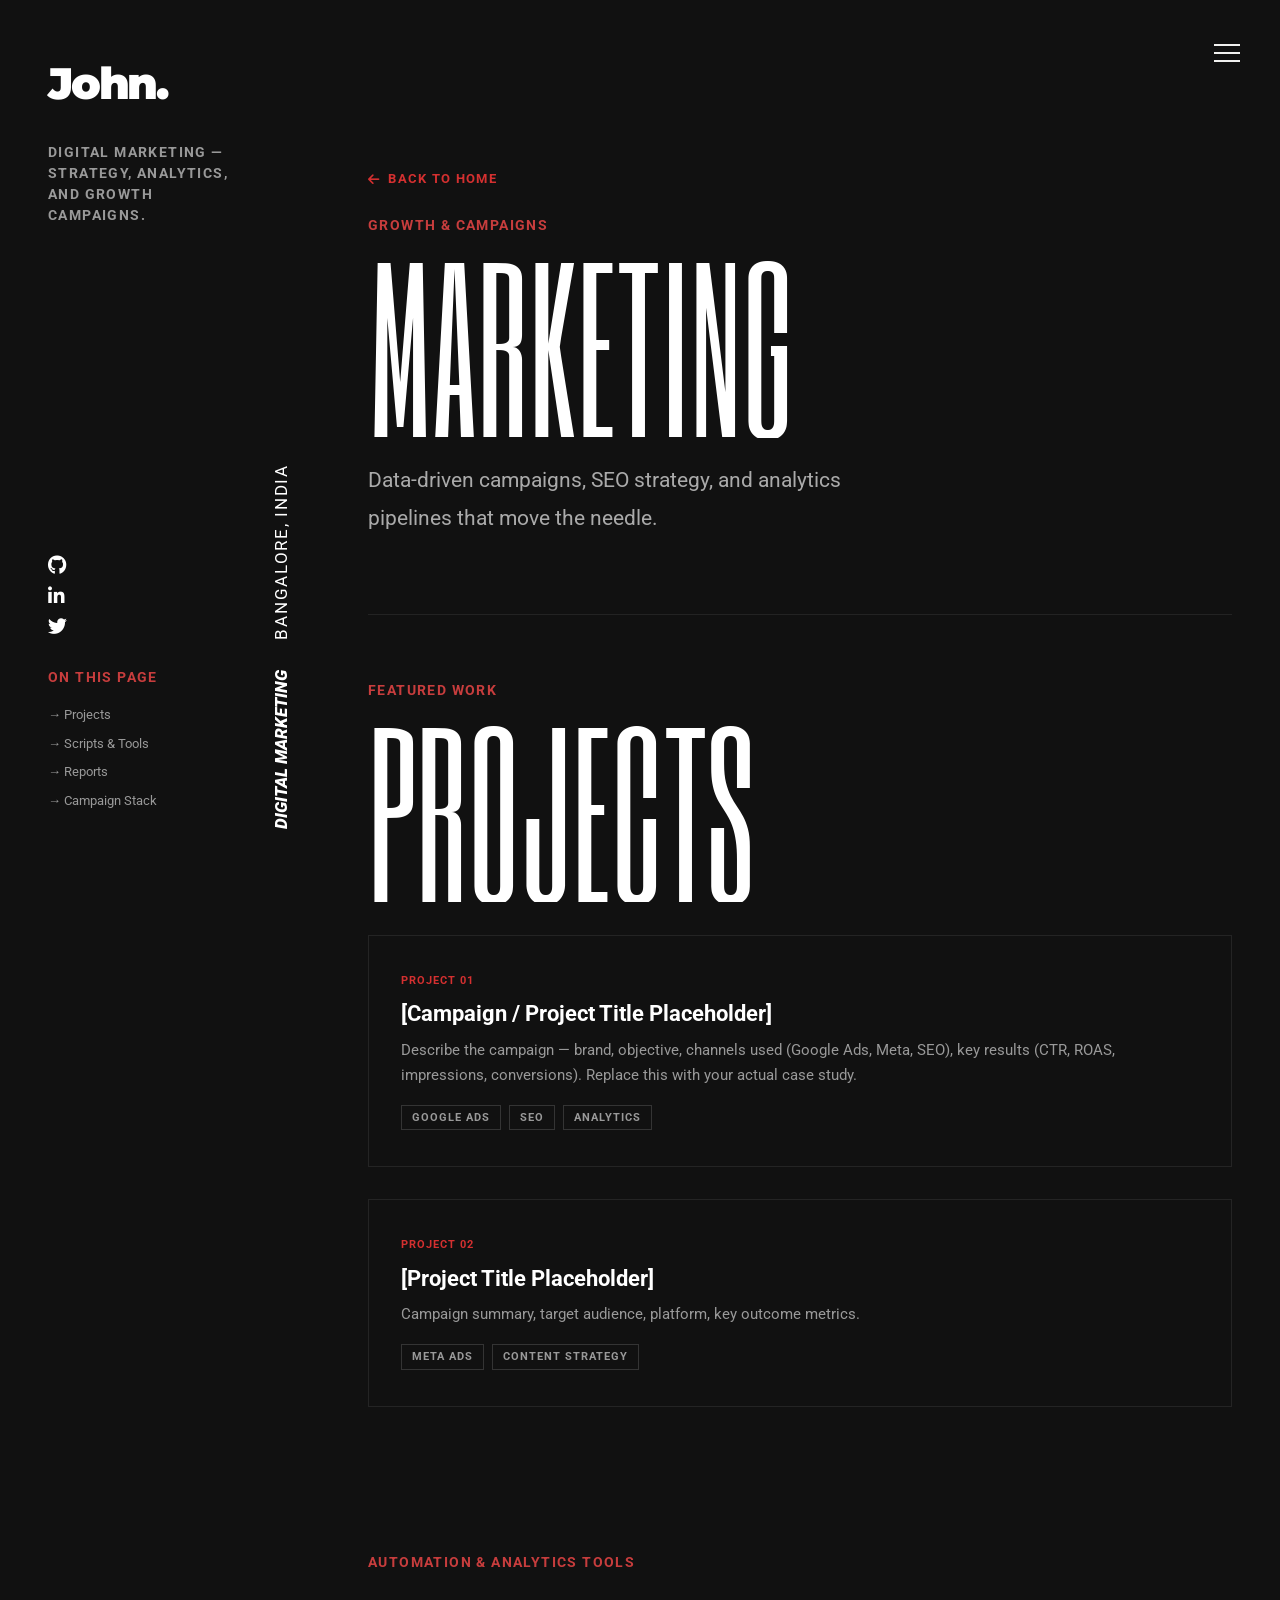
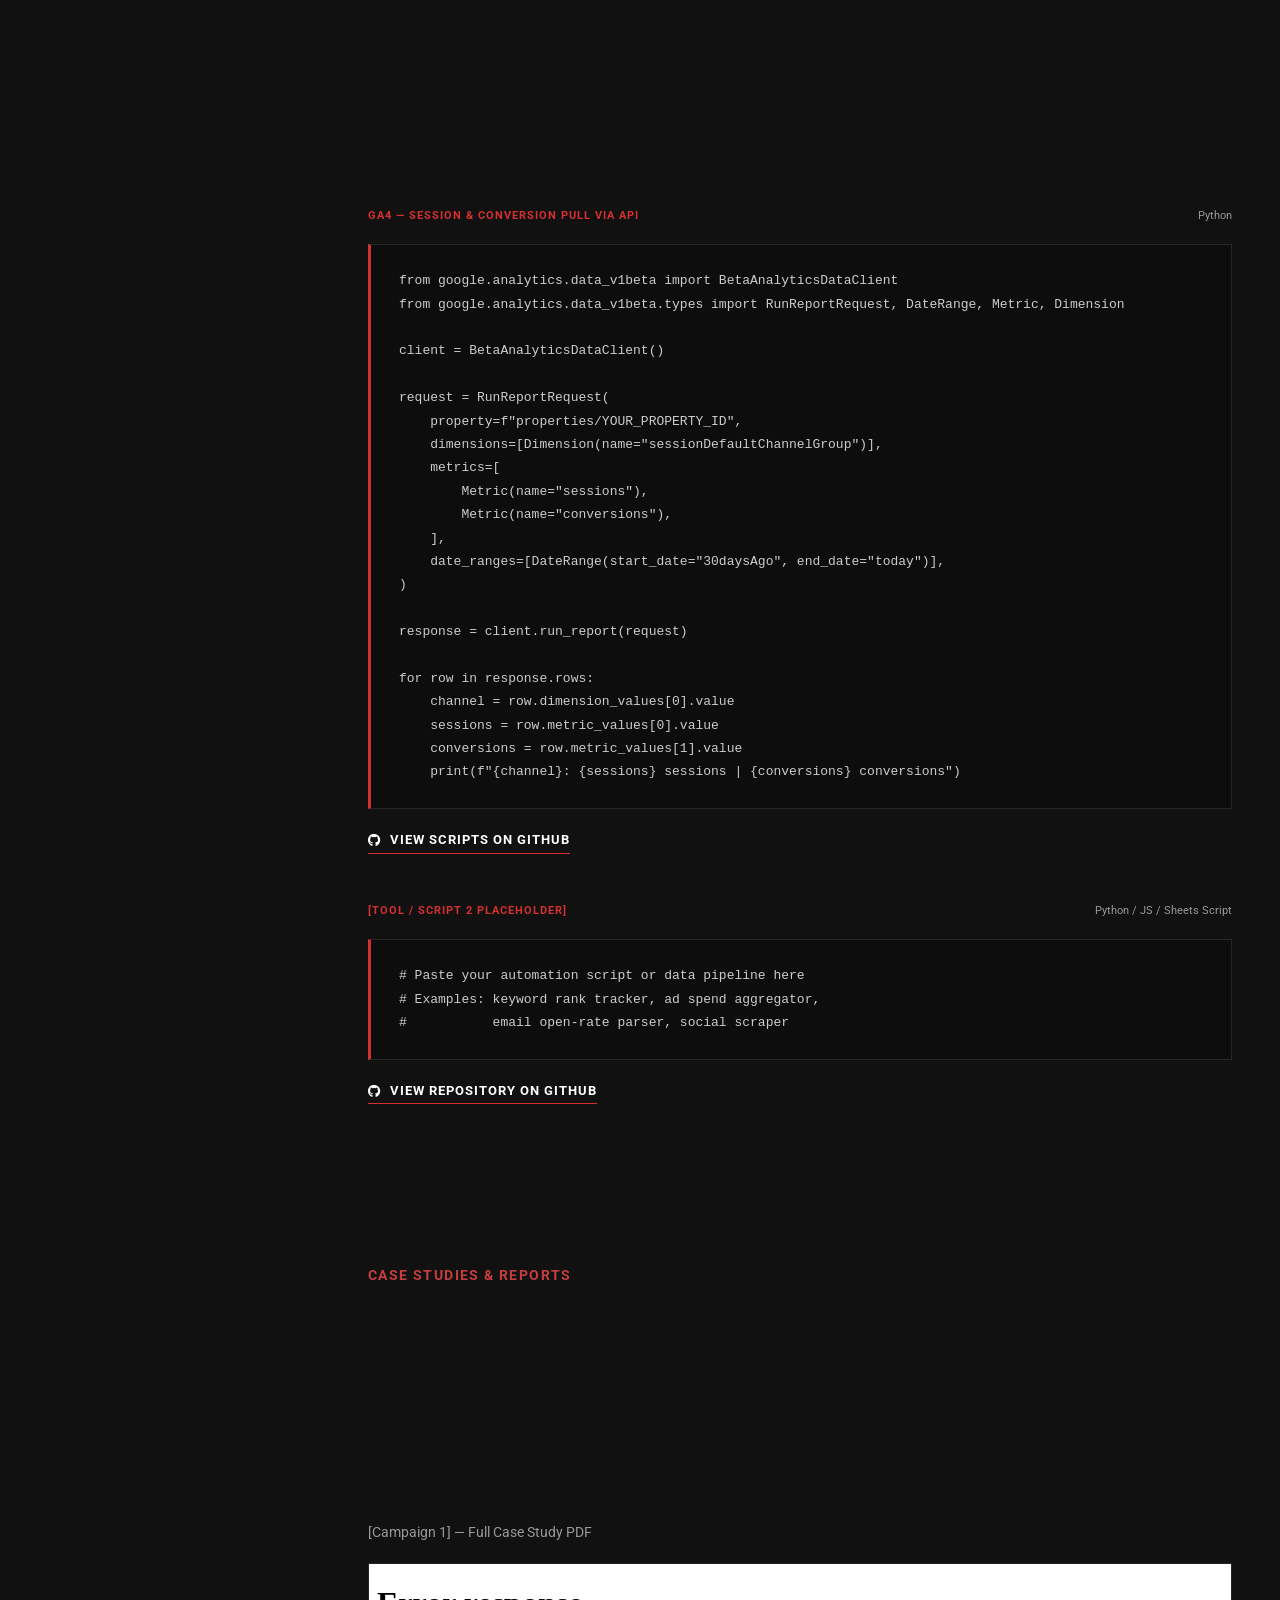
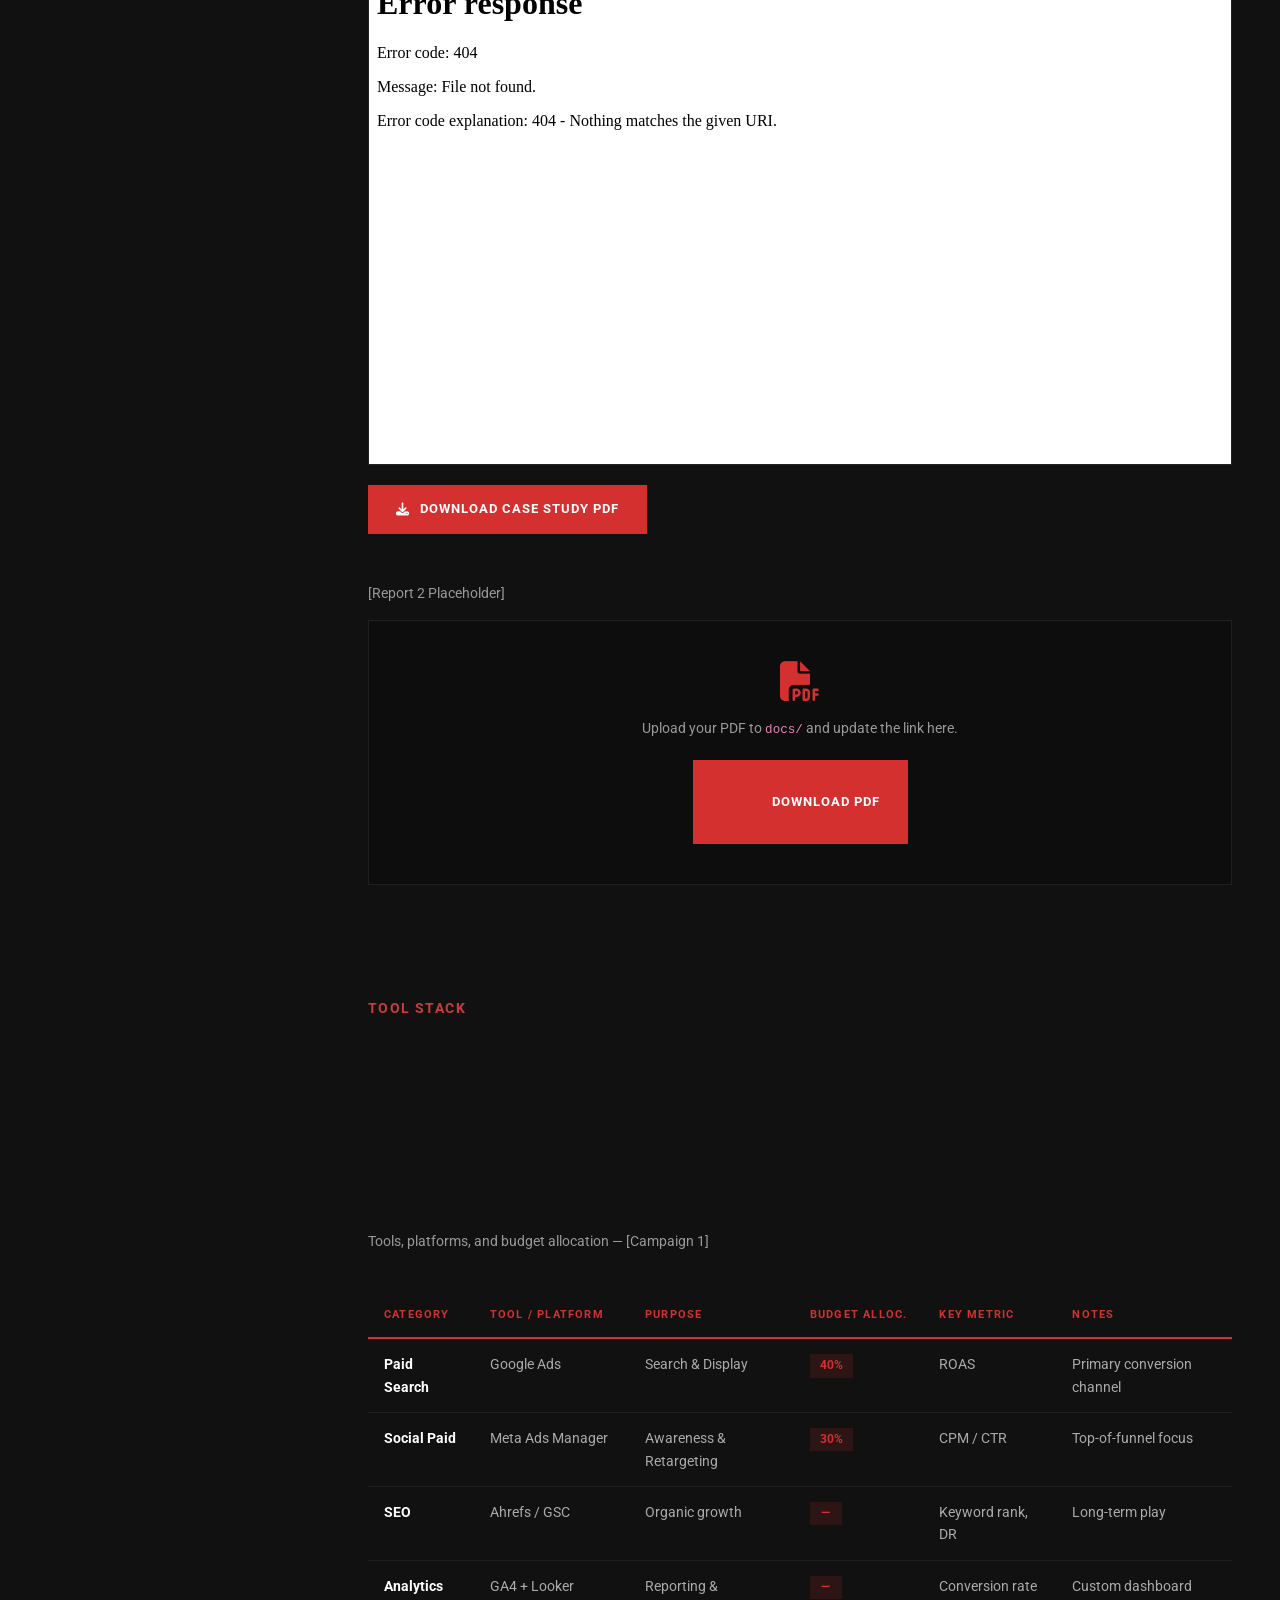
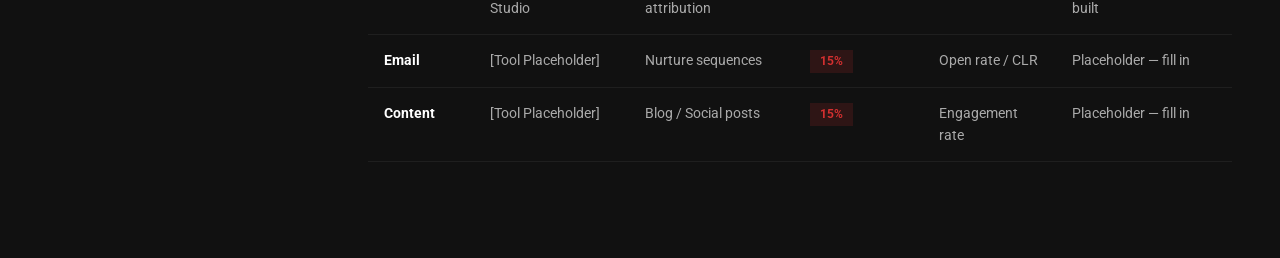
==== digital-marketing.html @ 5cf1ba2f "Add files via upload" ====
<!DOCTYPE html>
<html lang="en">
  <head>
    <meta charset="utf-8">
    <meta name="viewport" content="width=device-width, initial-scale=1">
    <title>Digital Marketing — John</title>
    <link rel="stylesheet" type="text/css" href="css/vendor.css">
    <link href="https://cdn.jsdelivr.net/npm/bootstrap@5.3.0-alpha1/dist/css/bootstrap.min.css" rel="stylesheet">
    <link rel="stylesheet" href="https://cdnjs.cloudflare.com/ajax/libs/font-awesome/6.4.0/css/all.min.css">
    <link href="https://fonts.googleapis.com/css2?family=Montserrat:wght@900&family=Roboto:wght@400;700;900&family=Six+Caps&display=swap" rel="stylesheet">
    <link rel="stylesheet" href="style.css">
    <link rel="stylesheet" href="portfolio-additions.css">
  </head>
  <body data-bs-theme="dark">

    <div class="nav nav-overlay">
      <div class="nav__content">
        <ul class="nav__list">
          <li class="nav__list-item"><a href="index.html" class="hover-target">Home</a></li>
          <li class="nav__list-item"><a href="pcb.html" class="hover-target">PCB Design</a></li>
          <li class="nav__list-item active-nav"><a href="digital-marketing.html" class="hover-target">Digital Marketing</a></li>
          <li class="nav__list-item"><a href="vlsi.html" class="hover-target">VLSI</a></li>
          <li class="nav__list-item"><a href="index.html#contact" class="hover-target">Contact me</a></li>
        </ul>
      </div>
    </div>

    <nav id="navbar" class="position-absolute">
      <input id="menu-toggle" type="checkbox" />
      <label class="menu-btn" for="menu-toggle"><span></span></label>
    </nav>

    <div class="container-fluid p-0">
      <div class="row g-0">

        <!-- SIDEBAR -->
        <div class="col-lg-3 position-fixed z-1 h-100">
          <div class="sidebar sidebar-compact p-4 p-lg-5 vh-100 d-flex flex-column position-relative">
            <a href="index.html" class="logo mb-0 text-decoration-none">John.</a>
            <p class="bio mt-4 d-none d-lg-block" style="max-width: 200px;">
              DIGITAL MARKETING — STRATEGY, ANALYTICS, AND GROWTH CAMPAIGNS.
            </p>
            <div class="social-icons mt-auto mb-4 d-none d-lg-flex flex-column">
              <a href="#" class="social-icon"><i class="fab fa-github"></i></a>
              <a href="#" class="social-icon"><i class="fab fa-linkedin-in"></i></a>
              <a href="#" class="social-icon"><i class="fab fa-twitter"></i></a>
            </div>
            <div class="d-none d-lg-block mb-4">
              <p class="introduction mb-3">ON THIS PAGE</p>
              <ul class="list-unstyled" style="font-size:13px; color: var(--text-lighter);">
                <li class="mb-2"><a href="#projects" class="text-decoration-none" style="color:inherit">→ Projects</a></li>
                <li class="mb-2"><a href="#code" class="text-decoration-none" style="color:inherit">→ Scripts & Tools</a></li>
                <li class="mb-2"><a href="#docs" class="text-decoration-none" style="color:inherit">→ Reports</a></li>
                <li class="mb-2"><a href="#bom" class="text-decoration-none" style="color:inherit">→ Campaign Stack</a></li>
              </ul>
            </div>
            <div class="personal-info d-none d-lg-flex">
              <p class="job-title mb-2">DIGITAL MARKETING</p>
              <p class="location">BANGALORE, INDIA</p>
            </div>
          </div>
        </div>

        <!-- MAIN CONTENT -->
        <div class="col-lg-9 offset-lg-3">
          <div class="pt-4 pt-lg-5 px-4 px-lg-5">

            <!-- Page Header -->
            <div class="page-header" data-aos="fade-up">
              <a href="index.html" class="breadcrumb-back"><i class="fas fa-arrow-left"></i> Back to Home</a>
              <span class="introduction mb-3 d-block">GROWTH & CAMPAIGNS</span>
              <h1 class="name txt-fx slide-up text-uppercase">Marketing</h1>
              <p class="description mt-4">
                Data-driven campaigns, SEO strategy, and analytics pipelines that move the needle.
              </p>
            </div>

            <!-- PROJECTS -->
            <section id="projects" class="py-5 my-3">
              <div class="row mb-4" data-aos="fade-up">
                <div class="col">
                  <span class="introduction mb-3 d-block">FEATURED WORK</span>
                  <h2 class="name txt-fx slide-up text-uppercase">Projects</h2>
                </div>
              </div>

              <div class="project-card" data-aos="fade-up">
                <span class="project-number">Project 01</span>
                <h3>[Campaign / Project Title Placeholder]</h3>
                <p>
                  Describe the campaign — brand, objective, channels used (Google Ads, Meta, SEO), key results
                  (CTR, ROAS, impressions, conversions). Replace this with your actual case study.
                </p>
                <div class="domain-card__tags mt-3">
                  <span class="domain-tag">Google Ads</span>
                  <span class="domain-tag">SEO</span>
                  <span class="domain-tag">Analytics</span>
                </div>
              </div>

              <div class="project-card" data-aos="fade-up" data-aos-delay="100">
                <span class="project-number">Project 02</span>
                <h3>[Project Title Placeholder]</h3>
                <p>Campaign summary, target audience, platform, key outcome metrics.</p>
                <div class="domain-card__tags mt-3">
                  <span class="domain-tag">Meta Ads</span>
                  <span class="domain-tag">Content Strategy</span>
                </div>
              </div>
            </section>

            <!-- SCRIPTS & TOOLS -->
            <section id="code" class="py-5 my-3">
              <div class="row mb-4" data-aos="fade-up">
                <div class="col">
                  <span class="introduction mb-3 d-block">AUTOMATION & ANALYTICS TOOLS</span>
                  <h2 class="name txt-fx slide-up text-uppercase">Scripts</h2>
                </div>
              </div>

              <div data-aos="fade-up">
                <div class="code-block-header">
                  <span class="code-block-label">GA4 — Session & Conversion Pull via API</span>
                  <span class="code-block-lang">Python</span>
                </div>
                <div class="code-block">from google.analytics.data_v1beta import BetaAnalyticsDataClient
from google.analytics.data_v1beta.types import RunReportRequest, DateRange, Metric, Dimension

client = BetaAnalyticsDataClient()

request = RunReportRequest(
    property=f"properties/YOUR_PROPERTY_ID",
    dimensions=[Dimension(name="sessionDefaultChannelGroup")],
    metrics=[
        Metric(name="sessions"),
        Metric(name="conversions"),
    ],
    date_ranges=[DateRange(start_date="30daysAgo", end_date="today")],
)

response = client.run_report(request)

for row in response.rows:
    channel = row.dimension_values[0].value
    sessions = row.metric_values[0].value
    conversions = row.metric_values[1].value
    print(f"{channel}: {sessions} sessions | {conversions} conversions")</div>
                <div class="mt-3 mb-5">
                  <a href="https://github.com/yourusername/marketing-scripts" target="_blank" class="code-repo-link">
                    <i class="fab fa-github"></i> View Scripts on GitHub
                  </a>
                </div>
              </div>

              <div data-aos="fade-up">
                <div class="code-block-header">
                  <span class="code-block-label">[Tool / Script 2 Placeholder]</span>
                  <span class="code-block-lang">Python / JS / Sheets Script</span>
                </div>
                <div class="code-block"># Paste your automation script or data pipeline here
# Examples: keyword rank tracker, ad spend aggregator, 
#           email open-rate parser, social scraper</div>
                <div class="mt-3 mb-5">
                  <a href="https://github.com/yourusername/project-2" target="_blank" class="code-repo-link">
                    <i class="fab fa-github"></i> View Repository on GitHub
                  </a>
                </div>
              </div>
            </section>

            <!-- PDF REPORTS -->
            <section id="docs" class="py-5 my-3">
              <div class="row mb-4" data-aos="fade-up">
                <div class="col">
                  <span class="introduction mb-3 d-block">CASE STUDIES & REPORTS</span>
                  <h2 class="name txt-fx slide-up text-uppercase">Documentation</h2>
                </div>
              </div>

              <div data-aos="fade-up">
                <p class="mb-3" style="color: var(--text-lighter); font-size: 14px;">[Campaign 1] — Full Case Study PDF</p>
                <div class="pdf-embed-wrapper">
                  <iframe src="docs/campaign-case-study.pdf" title="Marketing Case Study">
                    <div class="pdf-fallback">
                      <i class="fas fa-file-pdf"></i>
                      <p>Your browser cannot display this PDF inline.</p>
                      <a href="docs/campaign-case-study.pdf" class="btn-pdf-download" download>
                        <i class="fas fa-download"></i> Download PDF
                      </a>
                    </div>
                  </iframe>
                </div>
                <div class="mt-3">
                  <a href="docs/campaign-case-study.pdf" class="btn-pdf-download" download>
                    <i class="fas fa-download"></i> Download Case Study PDF
                  </a>
                </div>
              </div>

              <div class="mt-5" data-aos="fade-up">
                <p class="mb-3" style="color: var(--text-lighter); font-size: 14px;">[Report 2 Placeholder]</p>
                <div class="pdf-fallback" style="border: 1px solid rgba(255,255,255,0.08);">
                  <i class="fas fa-file-pdf"></i>
                  <p>Upload your PDF to <code>docs/</code> and update the link here.</p>
                  <a href="#" class="btn-pdf-download"><i class="fas fa-download"></i> Download PDF</a>
                </div>
              </div>
            </section>

            <!-- CAMPAIGN STACK TABLE (replaces BOM) -->
            <section id="bom" class="py-5 my-3 mb-5">
              <div class="row mb-4" data-aos="fade-up">
                <div class="col">
                  <span class="introduction mb-3 d-block">TOOL STACK</span>
                  <h2 class="name txt-fx slide-up text-uppercase">Campaign Stack</h2>
                  <p style="color: var(--text-lighter); font-size: 14px;">Tools, platforms, and budget allocation — [Campaign 1]</p>
                </div>
              </div>

              <div class="bom-section" data-aos="fade-up">
                <table class="bom-table">
                  <thead>
                    <tr>
                      <th>Category</th>
                      <th>Tool / Platform</th>
                      <th>Purpose</th>
                      <th>Budget Alloc.</th>
                      <th>Key Metric</th>
                      <th>Notes</th>
                    </tr>
                  </thead>
                  <tbody>
                    <tr>
                      <td>Paid Search</td>
                      <td>Google Ads</td>
                      <td>Search & Display</td>
                      <td><span class="bom-qty">40%</span></td>
                      <td>ROAS</td>
                      <td>Primary conversion channel</td>
                    </tr>
                    <tr>
                      <td>Social Paid</td>
                      <td>Meta Ads Manager</td>
                      <td>Awareness & Retargeting</td>
                      <td><span class="bom-qty">30%</span></td>
                      <td>CPM / CTR</td>
                      <td>Top-of-funnel focus</td>
                    </tr>
                    <tr>
                      <td>SEO</td>
                      <td>Ahrefs / GSC</td>
                      <td>Organic growth</td>
                      <td><span class="bom-qty">—</span></td>
                      <td>Keyword rank, DR</td>
                      <td>Long-term play</td>
                    </tr>
                    <tr>
                      <td>Analytics</td>
                      <td>GA4 + Looker Studio</td>
                      <td>Reporting & attribution</td>
                      <td><span class="bom-qty">—</span></td>
                      <td>Conversion rate</td>
                      <td>Custom dashboard built</td>
                    </tr>
                    <tr>
                      <td>Email</td>
                      <td>[Tool Placeholder]</td>
                      <td>Nurture sequences</td>
                      <td><span class="bom-qty">15%</span></td>
                      <td>Open rate / CLR</td>
                      <td>Placeholder — fill in</td>
                    </tr>
                    <tr>
                      <td>Content</td>
                      <td>[Tool Placeholder]</td>
                      <td>Blog / Social posts</td>
                      <td><span class="bom-qty">15%</span></td>
                      <td>Engagement rate</td>
                      <td>Placeholder — fill in</td>
                    </tr>
                  </tbody>
                </table>
              </div>
            </section>

          </div>
        </div>
      </div>
    </div>

    <script src="https://cdn.jsdelivr.net/npm/bootstrap@5.3.0-alpha1/dist/js/bootstrap.bundle.min.js"></script>
    <script src="js/jquery-1.11.0.min.js"></script>
    <script src="js/plugins.js"></script>
    <script src="js/script.js"></script>
  </body>
</html>
---- style.css ----
:root,
[data-bs-theme=light] {
  --heading-font: "Roboto", Verdana, serif;
  --heading-font-weight: 700;
  --heading-color: var(--bs-dark);
  --heading-line-height: 1.2;

  --swiper-theme-color: var(--bs-primary);

  --custom-easing: cubic-bezier(.17, .67, .83, .67);

  /* theme colors */
  --bs-body-font-family: "Roboto", Verdana, sans-serif;
  --bs-body-font-size: 0.9rem;
  --bs-body-font-weight: 400;
  --bs-body-line-height: 1.7;
  --bs-body-color: #333;
  --bs-body-color-rgb: 51, 51, 51;

  --bs-primary: #FF534A;
  --bs-primary-dark: #d33a32;
  --bs-secondary: #FDEEE9;
  --bs-black: #111;
  --bs-light: #F1F1F0;
  --bs-dark: #212529;
  --bs-gray: #949494;
  --bs-gray-dark: #51565b;

  --bs-primary-rgb: 255, 83, 74;
  --bs-secondary-rgb: 253, 238, 233;
  --bs-black-rgb: 17, 17, 17;
  --bs-light-rgb: 241, 241, 240;
  --bs-dark-rgb: 33, 37, 41;

  --bs-link-color: var(--bs-dark);
  --bs-link-color-rgb: 17, 17, 17;
  --bs-link-decoration: underline;
  --bs-link-hover-color: var(--bs-primary);
  --bs-link-hover-color-rgb: 169, 128, 115;

  --bs-gutter-x: 2.5rem;
}


/* btn */
.btn {
  --bs-btn-border-radius: 0;
}

.btn-primary {
  --bs-btn-color: #fff;
  --bs-btn-bg: var(--bs-primary);
  --bs-btn-border-color: var(--bs-primary);
  --bs-btn-hover-color: #fff;
  --bs-btn-hover-bg: var(--bs-primary-dark);
  --bs-btn-hover-border-color: var(--bs-primary-dark);
  --bs-btn-focus-shadow-rgb: 49, 132, 253;
  --bs-btn-active-color: #fff;
  --bs-btn-active-bg: var(--bs-secondary);
  --bs-btn-active-border-color: var(--bs-secondary);
  --bs-btn-active-shadow: inset 0 3px 5px rgba(0, 0, 0, 0.125);
  --bs-btn-disabled-color: #fff;
  --bs-btn-disabled-bg: var(--bs-primary);
  --bs-btn-disabled-border-color: var(--bs-primary);
}

.btn-outline-primary {
  --bs-btn-color: var(--bs-primary);
  --bs-btn-border-color: var(--bs-primary);
  --bs-btn-hover-color: #fff;
  --bs-btn-hover-bg: var(--bs-primary);
  --bs-btn-hover-border-color: var(--bs-primary);
  --bs-btn-focus-shadow-rgb: 13, 110, 253;
  --bs-btn-active-color: #fff;
  --bs-btn-active-bg: var(--bs-primary);
  --bs-btn-active-border-color: var(--bs-primary);
  --bs-btn-active-shadow: inset 0 3px 5px rgba(0, 0, 0, 0.125);
  --bs-btn-disabled-color: var(--bs-primary);
  --bs-btn-disabled-bg: transparent;
  --bs-btn-disabled-border-color: var(--bs-primary);
  --bs-gradient: none;
}


.pagination {
  --bs-pagination-active-bg: var(--bs-black);
  --bs-pagination-border-width: 0;
  --bs-pagination-border-radius: 0;
}

/* breadcrumb */
.breadcrumb {
  --bs-breadcrumb-item-padding-x: 1em;
}

/* text white */
.text-white {
  --heading-color: var(--bs-light);
  --bs-breadcrumb-item-active-color: var(--bs-light);
  --bs-breadcrumb-divider-color: var(--bs-light);
  --bs-link-color-rgb: var(--bs-light-rgb);
  --bs-link-hover-color-rgb: var(--bs-light-rgb);
}

.text-white .nav-link {
  --bs-nav-link-color: var(--bs-light);
  --bs-nav-link-hover-color: var(--bs-light);
  --bs-nav-link-active-color: var(--bs-light);
  --bs-navbar-active-color: var(--bs-light);
}

/* accordion */
.accordion {
  --bs-accordion-border-width: 0;
  --bs-accordion-border-radius: 0;
  --bs-accordion-inner-border-radius: 0;
  --bs-accordion-btn-padding-x: 0;
  --bs-accordion-btn-padding-y: 1rem;
  --bs-accordion-btn-color: var(--bs-light);
  --bs-accordion-btn-bg: transparent;
  --bs-accordion-btn-focus-border-color: var(--bs-light);
  --bs-accordion-btn-focus-box-shadow: none;
  --bs-accordion-body-padding-x: 0;
  --bs-accordion-body-padding-y: 1rem;
  --bs-accordion-active-color: var(--bs-light);
  --bs-accordion-active-bg: transparent;

  --bs-accordion-color: var(--bs-light);
  --bs-accordion-bg: transparent;
}

.accordion-button {
  font-size: 1.2rem;
  border-bottom: 1px solid var(--bs-border-color);
}

[data-bs-theme=dark] .accordion-button::after {
  filter: invert(0) sepia(1) saturate(0) hue-rotate(0deg);
}

/* form control */
.form-control:focus {
  border-color: #ccc;
  box-shadow: 0 0 0 0.25rem rgba(200, 200, 200, .25);
}

/* dark theme */
[data-bs-theme=dark] {
  color-scheme: dark;

  --heading-color: #fff;
  --bs-heading-color: #fff;
  --bs-link-color: #CCCCCC;
  --bs-link-hover-color: var(--bs-primary);
  --bs-link-color-rgb: 204, 204, 204;
  --bs-link-hover-color-rgb: 131, 169, 172;
  --bs-body-color: var(--bs-light);
  --bs-body-color-rgb: 241, 241, 240;
  --bs-body-bg: #111;
  --bs-body-bg-rgb: 17, 17, 41;

  color: var(--bs-gray);
}

[data-bs-theme=dark] .dropdown-item {
  --bs-dropdown-link-color: var(--bs-light);
  --bs-dropdown-link-hover-color: var(--bs-white);
}

[data-bs-theme=dark] .bg-white,
[data-bs-theme=dark] .bg-light {
  --bs-bg-opacity: 0.1;
}

/* ++++++++++++++++++++ */

:root {
  --primary-color: #d43030;
  --primary-dark: #c73d3d;
  --primary-darker: #d42f2f;
  --text-color: #ffffff;
  --text-muted: #aaaaaa;
  --text-light: #cccccc;
  --text-lighter: #999999;
  --bg-dark: #111111;
}

body {
  font-family: 'Roboto', sans-serif;
  color: var(--text-color);
  background-color: var(--bg-dark);
  -webkit-font-smoothing: antialiased;
  line-height: 1.6;
}

.logo {
  font-family: 'Montserrat', sans-serif;
  font-weight: 900;
  font-size: 44px;
  letter-spacing: -2.2px;
  color: var(--text-color);
}

.name {
  font-family: 'Six Caps', sans-serif;
  font-weight: 400;
  font-size: 176px;
  font-size: 206px;
  line-height: 0.9;
  color: var(--text-color);
}

.introduction {
  font-weight: 700;
  font-size: 14px;
  letter-spacing: 1.4px;
  text-transform: uppercase;
  color: var(--primary-dark);
}

.description {
  font-weight: 400;
  font-size: 21px;
  line-height: 1.8;
  color: var(--text-muted);
  max-width: 490px;
}

.cta-link {
  font-weight: 700;
  font-size: 24px;
  text-decoration: underline;
  color: var(--text-color);
}

.section-nav ul {
  list-style: none;
  padding: 0;
  display: flex;
  flex-wrap: wrap;
  gap: 40px;
}

.section-nav li {
  font-weight: 700;
  font-size: 14px;
  letter-spacing: 1.4px;
  text-transform: uppercase;
  cursor: pointer;
}

.section-nav span {
  display: block;
  font-weight: 900;
  margin-bottom: 5px;
}

.section-nav .swiper-slide-thumb-active {
  color: var(--primary-color);
}

.section-nav .active span {
  color: var(--primary-color);
}

.bio {
  font-weight: 700;
  font-size: 14px;
  letter-spacing: 1.4px;
  line-height: 1.5;
  color: var(--text-lighter);
  margin-top: 40px;
}

.skill {
  margin-bottom: 40px;
}

.skill-number {
  font-weight: 400;
  font-size: 12px;
  color: var(--text-color);
}

.skill h3 {
  font-weight: 700;
  font-size: 22px;
  margin: 10px 0;
  color: var(--text-color);
}

.skill p {
  font-weight: 400;
  font-size: 16px;
  line-height: 1.7;
  color: var(--text-lighter);
}

.social-icon {
  color: var(--text-color);
  font-size: 19px;
  transition: color 0.3s;
}

.social-icon:hover {
  color: var(--primary-color);
}

.sidebar-divider {
  width: 1px;
  height: 100px;
  background-color: var(--text-color);
  margin: 20px 0;
}

.job-title {
  font-weight: 900;
  font-style: italic;
  font-size: 17px;
  color: var(--text-color);
}

.location {
  font-weight: 400;
  font-size: 17px;
  letter-spacing: 1.7px;
  color: var(--text-color);
}

.cta-button {
  display: inline-block;
  padding: 60px 40px;
  background-color: var(--primary-darker);
  font-weight: 700;
  font-size: 16px;
  text-align: center;
  text-transform: uppercase;
  color: var(--text-color);
  text-decoration: none;
  transition: background-color 0.3s;
}

.cta-button:hover {
  background-color: #b82525;
  color: var(--text-color);
}

.hero-image {
  width: 100%;
  max-width: 766px;
  height: auto;
  object-fit: cover;
}

/* Responsive adjustments */
@media (max-width: 1199.98px) {
  .name {
    font-size: 120px;
  }

  .description {
    font-size: 18px;
  }

  .section-nav ul {
    gap: 30px;
  }
}

@media (max-width: 991.98px) {
  .name {
    font-size: 90px;
  }

  .sidebar-divider {
    width: 100px;
    height: 1px;
    margin: 20px auto;
  }

  .job-title,
  .location {
    text-align: center;
  }

  .cta-button {
    padding: 40px 30px;
  }
}

@media (max-width: 767.98px) {
  .name {
    font-size: 120px;
  }

  .description {
    font-size: 16px;
  }

  .section-nav ul {
    gap: 20px;
  }

  .cta-link {
    font-size: 20px;
  }

  .cta-button {
    width: 100%;
    padding: 30px 20px;
  }
}

@media (max-width: 575.98px) {
  .name {
    font-size: 120px;
  }

  .section-nav ul {
    gap: 15px;
  }

  .section-nav li {
    font-size: 12px;
  }

  .section-nav span {
    font-size: 14px;
  }
}


/*----- 6.1 Preloader
--------------------------------------------------------------*/
*#overlayer {
  width: 100%;
  height: 100%;
  position: fixed;
  z-index: 20;
  background: #111;
  display: flex;
  justify-content: center;
  align-items: center;
}

.loader {
  display: inline-block;
  width: 30px;
  height: 30px;
  border: 4px solid #Fff;
  animation: loader 2s infinite ease;
}

.loader-inner {
  vertical-align: top;
  display: inline-block;
  width: 100%;
  background-color: #fff;
  animation: loader-inner 2s infinite ease-in;
}

@keyframes loader {
  0% {
    transform: rotate(0deg);
  }

  25% {
    transform: rotate(180deg);
  }

  50% {
    transform: rotate(180deg);
  }

  75% {
    transform: rotate(360deg);
  }

  100% {
    transform: rotate(360deg);
  }
}

@keyframes loader-inner {
  0% {
    height: 0%;
  }

  25% {
    height: 0%;
  }

  50% {
    height: 100%;
  }

  75% {
    height: 100%;
  }

  100% {
    height: 0%;
  }
}


/*----- Header Menu
--------------------------------------------------------------*/
#menu-toggle {
  opacity: 0;
}

#menu-toggle:checked~.menu-btn>span {
  transform: rotate(45deg);
}

#menu-toggle:checked~.menu-btn>span::before {
  top: 0;
  transform: rotate(0);
  background: #fff;
}

#menu-toggle:checked~.menu-btn>span::after {
  top: 0;
  transform: rotate(90deg);
  background: #fff;
}

#menu-toggle:checked~.navmenu {
  visibility: visible;
  right: 0;
}

.menu-btn {
  display: flex;
  align-items: center;
  position: fixed;
  top: 0;
  right: 0;
  width: 26px;
  height: 26px;
  cursor: pointer;
  z-index: 11;
  margin: 40px;
}

.menu-btn>span,
.menu-btn>span::before,
.menu-btn>span::after {
  display: block;
  position: absolute;
  width: 100%;
  height: 2px;
  background-color: var(--bs-light);
  transition-duration: .25s;
}

.menu-btn>span::before {
  content: '';
  top: -8px;
}

.menu-btn>span::after {
  content: '';
  top: 8px;
}


/*----- Nav Sidebar
--------------------------------------------------------------*/
.nav-overlay {
  position: fixed;
  z-index: 9;
}

.nav-overlay:before,
.nav-overlay:after {
  content: "";
  position: fixed;
  width: 100vw;
  height: 100vh;
  background: rgba(10, 10, 10, 0.8);
  border-bottom-left-radius: 200%;
  z-index: -1;
  -webkit-transition: -webkit-transform cubic-bezier(0.77, 0, 0.175, 1) 0.6s, border-radius linear 0.8s;
  transition: -webkit-transform cubic-bezier(0.77, 0, 0.175, 1) 0.6s, border-radius linear 0.8s;
  transition: transform cubic-bezier(0.77, 0, 0.175, 1) 0.6s, border-radius linear 0.8s;
  transition: transform cubic-bezier(0.77, 0, 0.175, 1) 0.6s, -webkit-transform cubic-bezier(0.77, 0, 0.175, 1) 0.6s, border-radius linear 0.8s;
  -webkit-transform: translateX(100%) translateY(-100%);
  transform: translateX(100%) translateY(-100%);
}

.nav-overlay:after {
  background: rgba(10, 10, 10, 1);
  -webkit-transition-delay: 0s;
  transition-delay: 0s;
}

.nav-overlay:before {
  -webkit-transition-delay: .2s;
  transition-delay: .2s;
}

.nav__content {
  position: fixed;
  visibility: hidden;
  top: 50%;
  margin-top: 20px;
  -webkit-transform: translate(0%, -50%);
  transform: translate(0%, -50%);
  width: 100%;
  text-align: center;
}

.nav__list {
  position: relative;
  padding: 0;
  margin: 0;
  z-index: 2;
}

.nav__list-item {
  position: relative;
  display: block;
  -webkit-transition-delay: 0.8s;
  transition-delay: 0.8s;
  opacity: 0;
  text-align: center;
  color: #fff;
  overflow: hidden;
  font-family: 'Six Caps', sans-serif;
  font-size: 9vh;
  font-weight: 900;
  line-height: 1;
  letter-spacing: 3px;
  -webkit-transform: translate(100px, 0%);
  transform: translate(100px, 0%);
  -webkit-transition: opacity .2s ease, -webkit-transform .3s ease;
  transition: opacity .2s ease, -webkit-transform .3s ease;
  transition: opacity .2s ease, transform .3s ease;
  transition: opacity .2s ease, transform .3s ease, -webkit-transform .3s ease;
  margin-top: 0;
  margin-bottom: 0;
}

.nav__list-item a {
  position: relative;
  text-decoration: none;
  color: rgba(255, 255, 255, 0.6);
  overflow: hidden;
  cursor: pointer;
  padding-left: 5px;
  padding-right: 5px;
  font-weight: 900;
  z-index: 2;
  display: inline-block;
  text-transform: uppercase;
  -webkit-transition: all 200ms linear;
  transition: all 200ms linear;
}

.nav__list-item a:after {
  position: absolute;
  content: '';
  top: 50%;
  margin-top: -2px;
  left: 50%;
  width: 0;
  height: 0;
  opacity: 0;
  background-color: var(--accent-color);
  z-index: 1;
  -webkit-transition: all 200ms linear;
  transition: all 200ms linear;
}

.nav__list-item a:hover:after {
  height: 4px;
  opacity: 1;
  left: 0;
  width: 100%;
}

.nav__list-item a:hover {
  color: rgba(255, 255, 255, 1);
}

.nav__list-item.active-nav a {
  color: rgba(255, 255, 255, 1);
}

.nav__list-item.active-nav a:after {
  height: 4px;
  opacity: 1;
  left: 0;
  width: 100%;
}

body.nav-active .nav__content {
  visibility: visible;
}

/* body.nav-active .menu-icon__line {
  background-color: var(--light-background-color);
  -webkit-transform: translate(0px, 0px) rotate(-45deg);
          transform: translate(0px, 0px) rotate(-45deg);
}
body.nav-active .menu-icon__line-left {
  width: 15px;
  -webkit-transform: translate(2px, 4px) rotate(45deg);
          transform: translate(2px, 4px) rotate(45deg);
}
body.nav-active .menu-icon__line-right {
  width: 15px;
  float: right;
  -webkit-transform: translate(-3px, -3.5px) rotate(45deg);
          transform: translate(-3px, -3.5px) rotate(45deg);
}
body.nav-active .menu-icon:hover .menu-icon__line-left,
body.nav-active .menu-icon:hover .menu-icon__line-right {
  width: 15px;
} */
body.nav-active .nav-overlay {
  visibility: visible;
}

body.nav-active .nav-overlay:before,
body.nav-active .nav-overlay:after {
  -webkit-transform: translateX(0%) translateY(0%);
  transform: translateX(0%) translateY(0%);
  border-radius: 0;
}

body.nav-active .nav-overlay:after {
  -webkit-transition-delay: .1s;
  transition-delay: .1s;
}

body.nav-active .nav-overlay:before {
  -webkit-transition-delay: 0s;
  transition-delay: 0s;
}

body.nav-active .nav__list-item {
  opacity: 1;
  -webkit-transform: translateX(0%);
  transform: translateX(0%);
  -webkit-transition: opacity .3s ease, color .3s ease, -webkit-transform .3s ease;
  transition: opacity .3s ease, color .3s ease, -webkit-transform .3s ease;
  transition: opacity .3s ease, transform .3s ease, color .3s ease;
  transition: opacity .3s ease, transform .3s ease, color .3s ease, -webkit-transform .3s ease;
}

body.nav-active .nav__list-item:nth-child(0) {
  -webkit-transition-delay: 0.7s;
  transition-delay: 0.7s;
}

body.nav-active .nav__list-item:nth-child(1) {
  -webkit-transition-delay: 0.8s;
  transition-delay: 0.8s;
}

body.nav-active .nav__list-item:nth-child(2) {
  -webkit-transition-delay: 0.9s;
  transition-delay: 0.9s;
}

body.nav-active .nav__list-item:nth-child(3) {
  -webkit-transition-delay: 1s;
  transition-delay: 1s;
}

body.nav-active .nav__list-item:nth-child(4) {
  -webkit-transition-delay: 1.1s;
  transition-delay: 1.1s;
}

body.nav-active .nav__list-item:nth-child(5) {
  -webkit-transition-delay: 1.2s;
  transition-delay: 1.2s;
}

body.nav-active .nav__list-item:nth-child(6) {
  -webkit-transition-delay: 1.3s;
  transition-delay: 1.3s;
}

body.nav-active .nav__list-item:nth-child(7) {
  -webkit-transition-delay: 1.4s;
  transition-delay: 1.4s;
}

body.nav-active .nav__list-item:nth-child(8) {
  -webkit-transition-delay: 1.5s;
  transition-delay: 1.5s;
}

body.nav-active .nav__list-item:nth-child(9) {
  -webkit-transition-delay: 1.6s;
  transition-delay: 1.6s;
}

body.nav-active .nav__list-item:nth-child(10) {
  -webkit-transition-delay: 1.7s;
  transition-delay: 1.7s;
}


/*----- Skills
--------------------------------------------------------------*/
.skill-chart li {
  width: 100%;
  margin-bottom: 40px;
  font-weight: 500;
}

.skill-chart li .chart-border {
  border: 4px solid var(--bs-gray-200);
  border-radius: 15px;
  position: relative;
}

.skill-chart li .chart-percentage {
  content: "";
  border-bottom: 8px solid var(--bs-primary);
  border-radius: 15px;
  position: absolute;
  bottom: -4px;
  left: -5px;
}

.skill-chart li .chart-percentage.seventy-percent {
  width: 70%;
}

.skill-chart li .chart-percentage.seventy-five-percent {
  width: 75%;
}

.skill-chart li .chart-percentage.eighty-percent {
  width: 80%;
}

.skill-chart li .chart-percentage.ninety-percent {
  width: 90%;
}

.skill-chart li .chart-percentage.ninety-five-percent {
  width: 95%;
}


/* slide in */
.slide-in .swiper-slide span,
.slide-in .swiper-slide h2,
.slide-in .swiper-slide p,
.slide-in .swiper-slide .cta-link {
  display: inline-block;
  opacity: 0;
  transform: translate3d(0, 50px, 0);
  transition: opacity 0.6s ease-out, transform 0.6s ease-out;
}

.slide-in .swiper-slide span {
  transition-delay: 500ms;
}

.slide-in .swiper-slide h2 {
  transition-delay: 600ms;
}

.slide-in .swiper-slide p {
  transition-delay: 700ms;
}

.slide-in .swiper-slide .cta-link {
  transition-delay: 800ms;
}

.slide-in .swiper-slide.swiper-slide-active span,
.slide-in .swiper-slide.swiper-slide-active h2,
.slide-in .swiper-slide.swiper-slide-active p,
.slide-in .swiper-slide.swiper-slide-active .cta-link {
  opacity: 1;
  transform: translate3d(0, 0, 0);
}

/* swiper slide-clip */
.slide-clip .swiper-slide .image-holder img {
  transform: scale(1.2);
  transition: transform 1s ease-in-out;
}

.slide-clip .swiper-slide.swiper-slide-active .image-holder img {
  transform: scale(1);
}

.slide-clip .swiper-slide .image-holder {
  clip-path: inset(100% 0 0 0);
  display: block;
}

.slide-clip .swiper-slide.swiper-slide-active .image-holder {
  animation: 1s slide-clip forwards;
}

.slide-clip .swiper-slide.swiper-slide-prev .image-holder,
.slide-clip .swiper-slide.swiper-slide-next .image-holder {
  animation: 1s slide-down;
}

@keyframes slide-clip {
  0% {
    clip-path: inset(100% 0 0 0);
  }

  100% {
    clip-path: inset(0 0 0 0);
  }
}

@keyframes slide-down {
  0% {
    clip-path: inset(0 0 0 0);
  }

  100% {
    clip-path: inset(100% 0 0 0);
  }
}


/* swipe animation */
.swipe-up {
  clip-path: inset(0 0 100% 0);
  display: block;
}

.aos-animate .swipe-up {
  animation: 1s swipe-up forwards;
}

/*.down-leave-active { animation: 1s down-leave; }*/
@keyframes swipe-up {
  0% {
    clip-path: inset(0 0 100% 0);
  }

  100% {
    clip-path: inset(0);
  }
}

/* polygon */
.polygon {
  clip-path: polygon(0 0, 100% 0, 100% 20%, 100% 100%, 80% 100%, 20% 100%, 0 100%, 0% 20%);
}

.aos-animate .polygon {
  animation: 1s polygon forwards;
}

@keyframes polygon {
  0% {
    clip-path: polygon(0 0, 100% 0, 100% 20%, 100% 100%, 80% 100%, 20% 100%, 0 100%, 0% 20%);
  }

  100% {
    clip-path: polygon(20% 0%, 80% 0%, 100% 20%, 100% 80%, 80% 100%, 20% 100%, 0% 80%, 0% 20%);
  }
}

/* open-up */
.open-up {
  clip-path: inset(48% 34% 36% 35%);
}

.aos-animate.open-up {
  animation: 1s open-up forwards;
}

@keyframes open-up {
  0% {
    clip-path: inset(48% 34% 36% 35%);
  }

  100% {
    clip-path: inset(0% 0% 0% 0%);
  }
}

/*@keyframes down-leave {
  0% { clip-path: inset(0); }
  100% { clip-path: inset(100% 0 0 0); }
}*/
.swipe-up {
  --delay: 0.05s;
}

.swipe-up {
  animation-delay: 1s;
  /* animation-delay: data(swipe-delay); */
}

/* Text Effects */
.txt-fx {
  overflow: hidden;
  /* line-height: var(--heading-line-height); */
}

.txt-fx.zoom {
  overflow: visible;
}

.txt-fx .word {
  overflow: hidden;
  transform-origin: 0 100%;
  display: inline-block;
  /* line-height: 1em; */
}

.txt-fx .letter {
  transform-origin: 0 100%;
  display: inline-block;
  /* line-height: 1em; */
}

.txt-fx {
  --delay: 50ms;
  --easing: cubic-bezier(.5, 0, .53, 1);
}

/* fade right */
.txt-fx.fade-right .letter {
  transform: translate3d(-50px, 0, 0);
  opacity: 0;
  transition: transform 0.6s var(--easing), opacity 0.6s var(--easing);
}

.aos-animate .txt-fx.fade-right .letter {
  transform: translate3d(0, 0, 0);
  opacity: 1;
}

/* slide up */
.txt-fx.slide-up .letter {
  transform: translate3d(0, 1.2em, 0);
  transition: transform 0.9s var(--easing);
}

.swiper-slide-active .txt-fx.slide-up .letter,
.aos-animate .txt-fx.slide-up .letter {
  transform: translate3d(0, 0, 0);
}

/* domino */
.txt-fx.domino .letter {
  transform-origin: 50% 0;
  transform: rotateY(90deg);
  transition: transform 0.9s var(--easing);
}

.swiper-slide-active .txt-fx.domino .letter,
.aos-animate .txt-fx.domino .letter {
  transform: rotateY(0);
}

/* zoom */
.txt-fx.zoom .letter {
  transform-origin: 50% 0;
  transform: scale(3);
  transition: transform 0.9s var(--easing);
}

.swiper-slide-active .txt-fx.zoom .letter,
.aos-animate .txt-fx.zoom .letter {
  transform: scale(1);
}


/* banner slider */
.banner-nav-slider .swiper-slide {
  width: auto;
}

/* btn-special */
.btn-special {
  position: relative;
  padding: 32px 60px;
  background: #ff0000;
  border: none;
  cursor: pointer;
  overflow: hidden;
  transition: box-shadow 0.4s ease;
}

/* Text container with overflow hidden */
.btn-special .text-container {
  position: relative;
  display: inline-block;
  width: 100%;
  height: 100%;
  overflow: hidden;
}

/* Original text */
.btn-special .original-text {
  position: relative;
  display: block;
  color: white;
  font-weight: bold;
  transition: transform 0.4s cubic-bezier(0.68, -0.55, 0.27, 1.55);
  z-index: 2;
}

.btn-special:hover .original-text {
  transform: translateX(100%);
}

/* New text */
.btn-special .hover-text {
  position: absolute;
  top: 0;
  left: 0;
  width: 100%;
  height: 100%;
  display: flex;
  align-items: center;
  justify-content: center;
  color: white;
  font-weight: bold;
  transform: translateX(-100%);
  transition: transform 0.4s cubic-bezier(0.68, -0.55, 0.27, 1.55);
  z-index: 2;
}

.btn-special:hover .hover-text {
  transform: translateX(0);
}

/* Black slide-in background */
.btn-special::before {
  content: '';
  position: absolute;
  top: 0;
  left: 0;
  width: 100%;
  height: 100%;
  background: #333;
  transform: translateX(-100%);
  transition: transform 0.4s ease;
  z-index: 1;
}

.btn-special:hover::before {
  transform: translateX(0);
}

.personal-info {
  position: absolute;
  transform: rotate(-90deg);
  width: 600px;
  bottom: 50px;
  right: -570px;
  gap: 30px;
  transform-origin: left;
}

/* bg image slider */
.image-slider {
  height: 100vh;
  position: absolute;
  top: 0;
  width: 100%;
  max-width: 760px;
  z-index: 0;
}
---- portfolio-additions.css ----
/* =====================================================
   PORTFOLIO ADDITIONS — paste at the end of style.css
   ===================================================== */

/* ----- Domain Cards (Homepage) ----- */
.domain-card {
  padding: 32px 28px;
  border: 1px solid rgba(255, 255, 255, 0.08);
  transition: border-color 0.3s ease, background 0.3s ease;
  cursor: pointer;
}

.domain-card:hover {
  border-color: var(--primary-color);
  background: rgba(212, 48, 48, 0.04);
}

.domain-card .skill {
  margin-bottom: 0;
}

.domain-card__tags {
  display: flex;
  flex-wrap: wrap;
  gap: 8px;
}

.domain-tag {
  display: inline-block;
  font-size: 11px;
  font-weight: 700;
  letter-spacing: 1px;
  text-transform: uppercase;
  color: var(--text-lighter);
  border: 1px solid rgba(255, 255, 255, 0.15);
  padding: 3px 10px;
}

.domain-card:hover .domain-tag {
  border-color: var(--primary-color);
  color: var(--primary-color);
}

.domain-card__cta .introduction {
  transition: letter-spacing 0.3s ease;
}

.domain-card:hover .domain-card__cta .introduction {
  letter-spacing: 2.5px;
}

/* ----- Sub-page: Page Header ----- */
.page-header {
  padding: 120px 0 60px;
  border-bottom: 1px solid rgba(255, 255, 255, 0.08);
}

.page-header .breadcrumb-back {
  font-size: 13px;
  font-weight: 700;
  letter-spacing: 1.3px;
  text-transform: uppercase;
  color: var(--primary-color);
  text-decoration: none;
  display: inline-flex;
  align-items: center;
  gap: 8px;
  margin-bottom: 24px;
}

.page-header .breadcrumb-back:hover {
  color: var(--text-color);
}

/* ----- Sub-page: Project Card ----- */
.project-card {
  padding: 36px 32px;
  border: 1px solid rgba(255, 255, 255, 0.08);
  margin-bottom: 32px;
  transition: border-color 0.3s;
}

.project-card:hover {
  border-color: var(--primary-color);
}

.project-card .project-number {
  font-size: 11px;
  font-weight: 700;
  letter-spacing: 1px;
  text-transform: uppercase;
  color: var(--primary-color);
  margin-bottom: 12px;
  display: block;
}

.project-card h3 {
  font-size: 22px;
  font-weight: 700;
  color: var(--text-color);
  margin-bottom: 10px;
}

.project-card p {
  font-size: 15px;
  color: var(--text-lighter);
  line-height: 1.7;
}

/* ----- Code Block ----- */
.code-block {
  background: #0d0d0d;
  border: 1px solid rgba(255, 255, 255, 0.1);
  border-left: 3px solid var(--primary-color);
  padding: 24px 28px;
  margin: 20px 0;
  overflow-x: auto;
  font-family: 'Courier New', Courier, monospace;
  font-size: 13px;
  line-height: 1.8;
  color: #ccc;
  white-space: pre;
}

.code-block-header {
  display: flex;
  justify-content: space-between;
  align-items: center;
  margin-bottom: 12px;
}

.code-block-label {
  font-size: 11px;
  font-weight: 700;
  letter-spacing: 1px;
  text-transform: uppercase;
  color: var(--primary-color);
}

.code-block-lang {
  font-size: 11px;
  color: var(--text-lighter);
}

.code-repo-link {
  display: inline-flex;
  align-items: center;
  gap: 8px;
  font-size: 13px;
  font-weight: 700;
  letter-spacing: 1px;
  text-transform: uppercase;
  color: var(--text-color);
  text-decoration: none;
  border-bottom: 1px solid var(--primary-color);
  padding-bottom: 2px;
  transition: color 0.3s;
}

.code-repo-link:hover {
  color: var(--primary-color);
}

/* ----- PDF Embed ----- */
.pdf-embed-wrapper {
  border: 1px solid rgba(255, 255, 255, 0.08);
  overflow: hidden;
  margin: 20px 0;
}

.pdf-embed-wrapper iframe {
  width: 100%;
  height: 500px;
  border: none;
  display: block;
}

.pdf-fallback {
  padding: 40px 32px;
  text-align: center;
  background: #0d0d0d;
}

.pdf-fallback i {
  font-size: 40px;
  color: var(--primary-color);
  margin-bottom: 16px;
  display: block;
}

.pdf-fallback p {
  color: var(--text-lighter);
  margin-bottom: 20px;
}

.btn-pdf-download {
  display: inline-flex;
  align-items: center;
  gap: 10px;
  padding: 14px 28px;
  background: var(--primary-color);
  color: #fff;
  font-weight: 700;
  font-size: 13px;
  letter-spacing: 1px;
  text-transform: uppercase;
  text-decoration: none;
  transition: background 0.3s;
}

.btn-pdf-download:hover {
  background: var(--primary-dark);
  color: #fff;
}

/* ----- BOM Table ----- */
.bom-section {
  overflow-x: auto;
}

.bom-table {
  width: 100%;
  border-collapse: collapse;
  font-size: 14px;
}

.bom-table thead tr {
  border-bottom: 2px solid var(--primary-color);
}

.bom-table thead th {
  padding: 14px 16px;
  text-align: left;
  font-size: 11px;
  font-weight: 700;
  letter-spacing: 1.2px;
  text-transform: uppercase;
  color: var(--primary-color);
  white-space: nowrap;
}

.bom-table tbody tr {
  border-bottom: 1px solid rgba(255, 255, 255, 0.06);
  transition: background 0.2s;
}

.bom-table tbody tr:hover {
  background: rgba(255, 255, 255, 0.03);
}

.bom-table tbody td {
  padding: 14px 16px;
  color: var(--text-muted);
  vertical-align: top;
}

.bom-table tbody td:first-child {
  color: var(--text-color);
  font-weight: 700;
}

.bom-qty {
  display: inline-block;
  background: rgba(212, 48, 48, 0.15);
  color: var(--primary-color);
  font-weight: 700;
  font-size: 12px;
  padding: 2px 10px;
  min-width: 32px;
  text-align: center;
}

/* ----- Section Divider Label ----- */
.asset-section-label {
  display: flex;
  align-items: center;
  gap: 16px;
  margin-bottom: 24px;
  margin-top: 48px;
}

.asset-section-label::after {
  content: '';
  flex: 1;
  height: 1px;
  background: rgba(255,255,255,0.08);
}

/* ----- Sub-page sidebar: compact ----- */
.sidebar-compact .bio {
  margin-top: 20px;
}
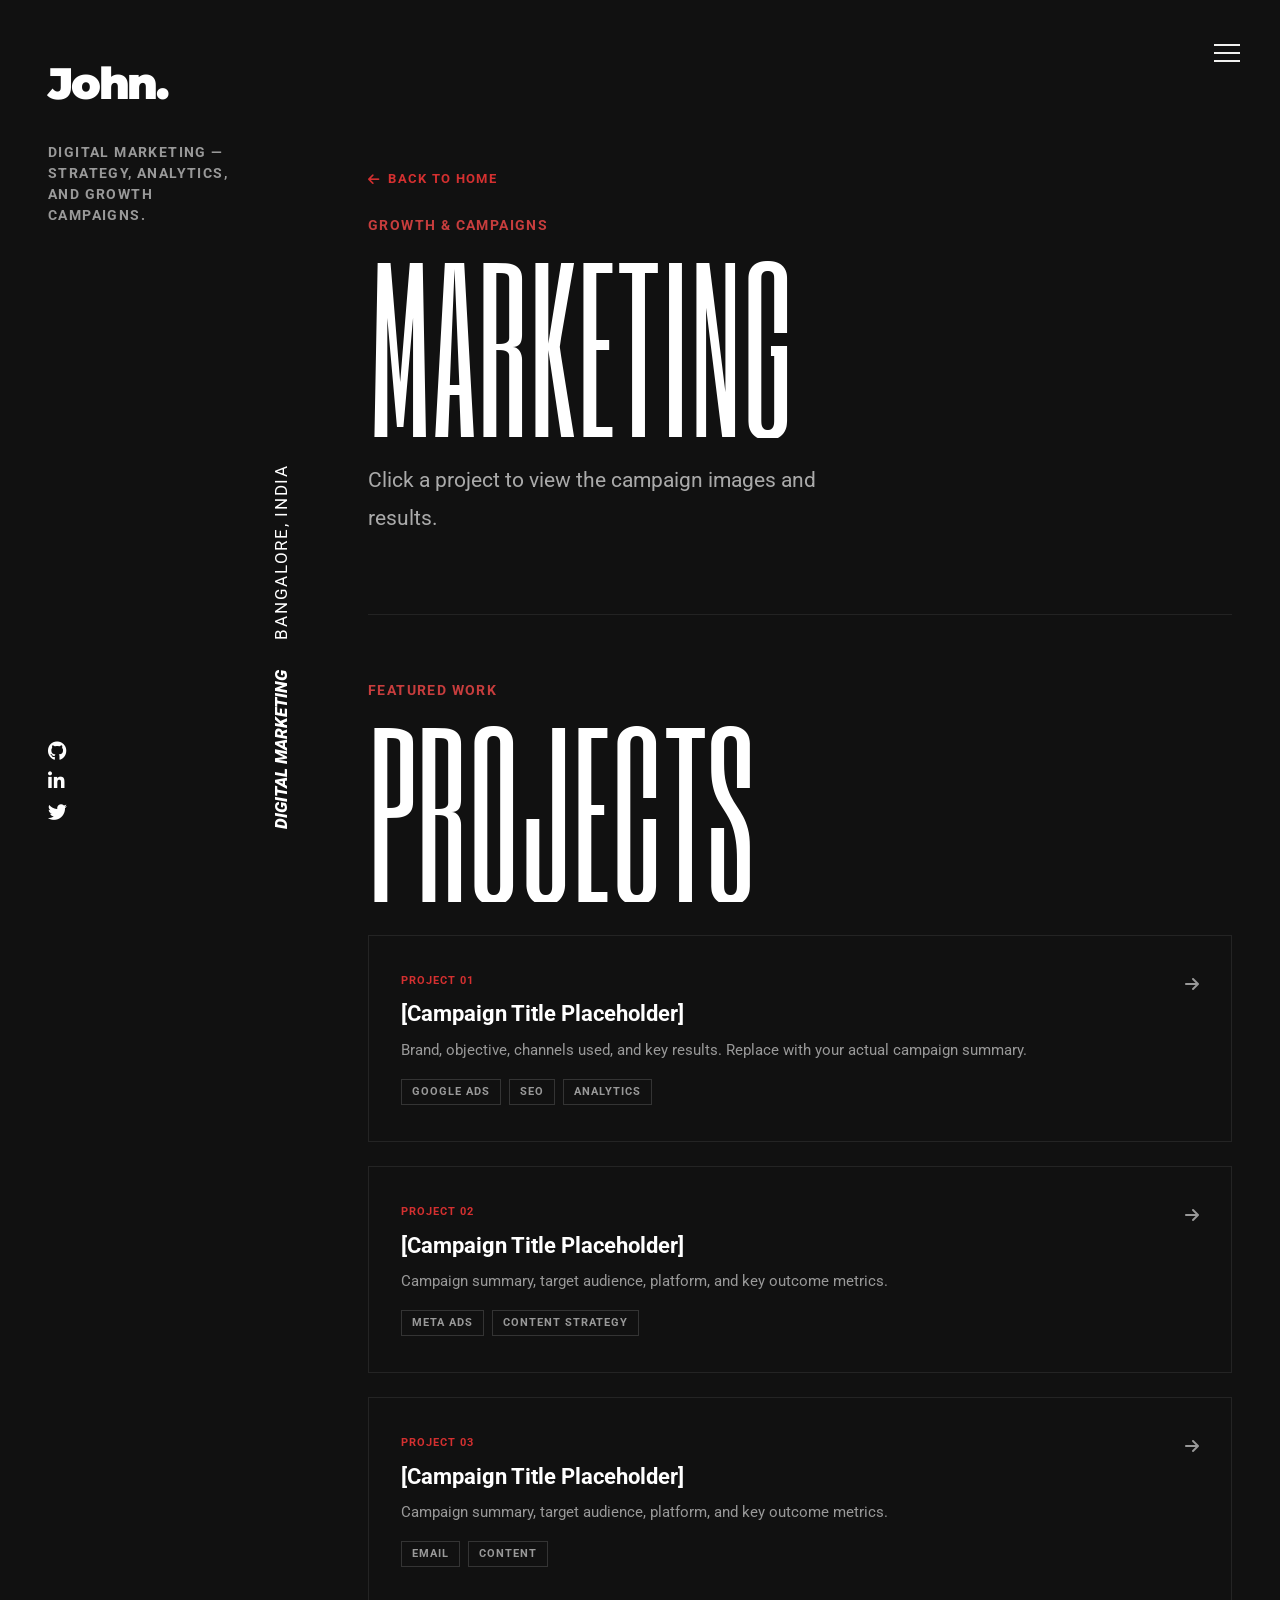
==== commit 251456d4: "seperate project pages added seperate pages for projects and now domains simply show projects names " ====
--- a/digital-marketing.html
+++ b/digital-marketing.html
@@ -45,15 +45,6 @@
               <a href="#" class="social-icon"><i class="fab fa-linkedin-in"></i></a>
               <a href="#" class="social-icon"><i class="fab fa-twitter"></i></a>
             </div>
-            <div class="d-none d-lg-block mb-4">
-              <p class="introduction mb-3">ON THIS PAGE</p>
-              <ul class="list-unstyled" style="font-size:13px; color: var(--text-lighter);">
-                <li class="mb-2"><a href="#projects" class="text-decoration-none" style="color:inherit">→ Projects</a></li>
-                <li class="mb-2"><a href="#code" class="text-decoration-none" style="color:inherit">→ Scripts & Tools</a></li>
-                <li class="mb-2"><a href="#docs" class="text-decoration-none" style="color:inherit">→ Reports</a></li>
-                <li class="mb-2"><a href="#bom" class="text-decoration-none" style="color:inherit">→ Campaign Stack</a></li>
-              </ul>
-            </div>
             <div class="personal-info d-none d-lg-flex">
               <p class="job-title mb-2">DIGITAL MARKETING</p>
               <p class="location">BANGALORE, INDIA</p>
@@ -71,12 +62,12 @@
               <span class="introduction mb-3 d-block">GROWTH & CAMPAIGNS</span>
               <h1 class="name txt-fx slide-up text-uppercase">Marketing</h1>
               <p class="description mt-4">
-                Data-driven campaigns, SEO strategy, and analytics pipelines that move the needle.
+                Click a project to view the campaign images and results.
               </p>
             </div>
 
-            <!-- PROJECTS -->
-            <section id="projects" class="py-5 my-3">
+            <!-- PROJECTS LIST -->
+            <section class="py-5 my-3 mb-5">
               <div class="row mb-4" data-aos="fade-up">
                 <div class="col">
                   <span class="introduction mb-3 d-block">FEATURED WORK</span>
@@ -84,205 +75,56 @@
                 </div>
               </div>
 
-              <div class="project-card" data-aos="fade-up">
-                <span class="project-number">Project 01</span>
-                <h3>[Campaign / Project Title Placeholder]</h3>
-                <p>
-                  Describe the campaign — brand, objective, channels used (Google Ads, Meta, SEO), key results
-                  (CTR, ROAS, impressions, conversions). Replace this with your actual case study.
-                </p>
-                <div class="domain-card__tags mt-3">
-                  <span class="domain-tag">Google Ads</span>
-                  <span class="domain-tag">SEO</span>
-                  <span class="domain-tag">Analytics</span>
+              <!-- Project 1 -->
+              <a href="dm-project-1.html" class="text-decoration-none">
+                <div class="project-card project-card--clickable" data-aos="fade-up">
+                  <div class="d-flex justify-content-between align-items-start">
+                    <span class="project-number">Project 01</span>
+                    <span class="project-arrow"><i class="fas fa-arrow-right"></i></span>
+                  </div>
+                  <h3>[Campaign Title Placeholder]</h3>
+                  <p>Brand, objective, channels used, and key results. Replace with your actual campaign summary.</p>
+                  <div class="domain-card__tags mt-3">
+                    <span class="domain-tag">Google Ads</span>
+                    <span class="domain-tag">SEO</span>
+                    <span class="domain-tag">Analytics</span>
+                  </div>
                 </div>
-              </div>
+              </a>
 
-              <div class="project-card" data-aos="fade-up" data-aos-delay="100">
-                <span class="project-number">Project 02</span>
-                <h3>[Project Title Placeholder]</h3>
-                <p>Campaign summary, target audience, platform, key outcome metrics.</p>
-                <div class="domain-card__tags mt-3">
-                  <span class="domain-tag">Meta Ads</span>
-                  <span class="domain-tag">Content Strategy</span>
+              <!-- Project 2 -->
+              <a href="dm-project-2.html" class="text-decoration-none">
+                <div class="project-card project-card--clickable" data-aos="fade-up" data-aos-delay="100">
+                  <div class="d-flex justify-content-between align-items-start">
+                    <span class="project-number">Project 02</span>
+                    <span class="project-arrow"><i class="fas fa-arrow-right"></i></span>
+                  </div>
+                  <h3>[Campaign Title Placeholder]</h3>
+                  <p>Campaign summary, target audience, platform, and key outcome metrics.</p>
+                  <div class="domain-card__tags mt-3">
+                    <span class="domain-tag">Meta Ads</span>
+                    <span class="domain-tag">Content Strategy</span>
+                  </div>
                 </div>
-              </div>
+              </a>
+
+              <!-- Project 3 -->
+              <a href="dm-project-3.html" class="text-decoration-none">
+                <div class="project-card project-card--clickable" data-aos="fade-up" data-aos-delay="200">
+                  <div class="d-flex justify-content-between align-items-start">
+                    <span class="project-number">Project 03</span>
+                    <span class="project-arrow"><i class="fas fa-arrow-right"></i></span>
+                  </div>
+                  <h3>[Campaign Title Placeholder]</h3>
+                  <p>Campaign summary, target audience, platform, and key outcome metrics.</p>
+                  <div class="domain-card__tags mt-3">
+                    <span class="domain-tag">Email</span>
+                    <span class="domain-tag">Content</span>
+                  </div>
+                </div>
+              </a>
+
             </section>
-
-            <!-- SCRIPTS & TOOLS -->
-            <section id="code" class="py-5 my-3">
-              <div class="row mb-4" data-aos="fade-up">
-                <div class="col">
-                  <span class="introduction mb-3 d-block">AUTOMATION & ANALYTICS TOOLS</span>
-                  <h2 class="name txt-fx slide-up text-uppercase">Scripts</h2>
-                </div>
-              </div>
-
-              <div data-aos="fade-up">
-                <div class="code-block-header">
-                  <span class="code-block-label">GA4 — Session & Conversion Pull via API</span>
-                  <span class="code-block-lang">Python</span>
-                </div>
-                <div class="code-block">from google.analytics.data_v1beta import BetaAnalyticsDataClient
-from google.analytics.data_v1beta.types import RunReportRequest, DateRange, Metric, Dimension
-
-client = BetaAnalyticsDataClient()
-
-request = RunReportRequest(
-    property=f"properties/YOUR_PROPERTY_ID",
-    dimensions=[Dimension(name="sessionDefaultChannelGroup")],
-    metrics=[
-        Metric(name="sessions"),
-        Metric(name="conversions"),
-    ],
-    date_ranges=[DateRange(start_date="30daysAgo", end_date="today")],
-)
-
-response = client.run_report(request)
-
-for row in response.rows:
-    channel = row.dimension_values[0].value
-    sessions = row.metric_values[0].value
-    conversions = row.metric_values[1].value
-    print(f"{channel}: {sessions} sessions | {conversions} conversions")</div>
-                <div class="mt-3 mb-5">
-                  <a href="https://github.com/yourusername/marketing-scripts" target="_blank" class="code-repo-link">
-                    <i class="fab fa-github"></i> View Scripts on GitHub
-                  </a>
-                </div>
-              </div>
-
-              <div data-aos="fade-up">
-                <div class="code-block-header">
-                  <span class="code-block-label">[Tool / Script 2 Placeholder]</span>
-                  <span class="code-block-lang">Python / JS / Sheets Script</span>
-                </div>
-                <div class="code-block"># Paste your automation script or data pipeline here
-# Examples: keyword rank tracker, ad spend aggregator, 
-#           email open-rate parser, social scraper</div>
-                <div class="mt-3 mb-5">
-                  <a href="https://github.com/yourusername/project-2" target="_blank" class="code-repo-link">
-                    <i class="fab fa-github"></i> View Repository on GitHub
-                  </a>
-                </div>
-              </div>
-            </section>
-
-            <!-- PDF REPORTS -->
-            <section id="docs" class="py-5 my-3">
-              <div class="row mb-4" data-aos="fade-up">
-                <div class="col">
-                  <span class="introduction mb-3 d-block">CASE STUDIES & REPORTS</span>
-                  <h2 class="name txt-fx slide-up text-uppercase">Documentation</h2>
-                </div>
-              </div>
-
-              <div data-aos="fade-up">
-                <p class="mb-3" style="color: var(--text-lighter); font-size: 14px;">[Campaign 1] — Full Case Study PDF</p>
-                <div class="pdf-embed-wrapper">
-                  <iframe src="docs/campaign-case-study.pdf" title="Marketing Case Study">
-                    <div class="pdf-fallback">
-                      <i class="fas fa-file-pdf"></i>
-                      <p>Your browser cannot display this PDF inline.</p>
-                      <a href="docs/campaign-case-study.pdf" class="btn-pdf-download" download>
-                        <i class="fas fa-download"></i> Download PDF
-                      </a>
-                    </div>
-                  </iframe>
-                </div>
-                <div class="mt-3">
-                  <a href="docs/campaign-case-study.pdf" class="btn-pdf-download" download>
-                    <i class="fas fa-download"></i> Download Case Study PDF
-                  </a>
-                </div>
-              </div>
-
-              <div class="mt-5" data-aos="fade-up">
-                <p class="mb-3" style="color: var(--text-lighter); font-size: 14px;">[Report 2 Placeholder]</p>
-                <div class="pdf-fallback" style="border: 1px solid rgba(255,255,255,0.08);">
-                  <i class="fas fa-file-pdf"></i>
-                  <p>Upload your PDF to <code>docs/</code> and update the link here.</p>
-                  <a href="#" class="btn-pdf-download"><i class="fas fa-download"></i> Download PDF</a>
-                </div>
-              </div>
-            </section>
-
-            <!-- CAMPAIGN STACK TABLE (replaces BOM) -->
-            <section id="bom" class="py-5 my-3 mb-5">
-              <div class="row mb-4" data-aos="fade-up">
-                <div class="col">
-                  <span class="introduction mb-3 d-block">TOOL STACK</span>
-                  <h2 class="name txt-fx slide-up text-uppercase">Campaign Stack</h2>
-                  <p style="color: var(--text-lighter); font-size: 14px;">Tools, platforms, and budget allocation — [Campaign 1]</p>
-                </div>
-              </div>
-
-              <div class="bom-section" data-aos="fade-up">
-                <table class="bom-table">
-                  <thead>
-                    <tr>
-                      <th>Category</th>
-                      <th>Tool / Platform</th>
-                      <th>Purpose</th>
-                      <th>Budget Alloc.</th>
-                      <th>Key Metric</th>
-                      <th>Notes</th>
-                    </tr>
-                  </thead>
-                  <tbody>
-                    <tr>
-                      <td>Paid Search</td>
-                      <td>Google Ads</td>
-                      <td>Search & Display</td>
-                      <td><span class="bom-qty">40%</span></td>
-                      <td>ROAS</td>
-                      <td>Primary conversion channel</td>
-                    </tr>
-                    <tr>
-                      <td>Social Paid</td>
-                      <td>Meta Ads Manager</td>
-                      <td>Awareness & Retargeting</td>
-                      <td><span class="bom-qty">30%</span></td>
-                      <td>CPM / CTR</td>
-                      <td>Top-of-funnel focus</td>
-                    </tr>
-                    <tr>
-                      <td>SEO</td>
-                      <td>Ahrefs / GSC</td>
-                      <td>Organic growth</td>
-                      <td><span class="bom-qty">—</span></td>
-                      <td>Keyword rank, DR</td>
-                      <td>Long-term play</td>
-                    </tr>
-                    <tr>
-                      <td>Analytics</td>
-                      <td>GA4 + Looker Studio</td>
-                      <td>Reporting & attribution</td>
-                      <td><span class="bom-qty">—</span></td>
-                      <td>Conversion rate</td>
-                      <td>Custom dashboard built</td>
-                    </tr>
-                    <tr>
-                      <td>Email</td>
-                      <td>[Tool Placeholder]</td>
-                      <td>Nurture sequences</td>
-                      <td><span class="bom-qty">15%</span></td>
-                      <td>Open rate / CLR</td>
-                      <td>Placeholder — fill in</td>
-                    </tr>
-                    <tr>
-                      <td>Content</td>
-                      <td>[Tool Placeholder]</td>
-                      <td>Blog / Social posts</td>
-                      <td><span class="bom-qty">15%</span></td>
-                      <td>Engagement rate</td>
-                      <td>Placeholder — fill in</td>
-                    </tr>
-                  </tbody>
-                </table>
-              </div>
-            </section>
-
           </div>
         </div>
       </div>
--- a/portfolio-additions.css
+++ b/portfolio-additions.css
@@ -1,5 +1,5 @@
 /* =====================================================
-   PORTFOLIO ADDITIONS — paste at the end of style.css
+   PORTFOLIO ADDITIONS
    ===================================================== */
 
 /* ----- Domain Cards (Homepage) ----- */
@@ -15,9 +15,7 @@
   background: rgba(212, 48, 48, 0.04);
 }
 
-.domain-card .skill {
-  margin-bottom: 0;
-}
+.domain-card .skill { margin-bottom: 0; }
 
 .domain-card__tags {
   display: flex;
@@ -68,20 +66,31 @@
   margin-bottom: 24px;
 }
 
-.page-header .breadcrumb-back:hover {
-  color: var(--text-color);
-}
-
-/* ----- Sub-page: Project Card ----- */
+.page-header .breadcrumb-back:hover { color: var(--text-color); }
+
+/* ----- Project Card (listing pages) ----- */
 .project-card {
   padding: 36px 32px;
   border: 1px solid rgba(255, 255, 255, 0.08);
-  margin-bottom: 32px;
-  transition: border-color 0.3s;
-}
-
-.project-card:hover {
+  margin-bottom: 24px;
+  transition: border-color 0.3s, background 0.3s;
+}
+
+/* clickable variant — used on pcb.html, vlsi.html, digital-marketing.html */
+.project-card--clickable:hover {
   border-color: var(--primary-color);
+  background: rgba(212, 48, 48, 0.03);
+}
+
+.project-card--clickable:hover .project-arrow {
+  color: var(--primary-color);
+  transform: translateX(4px);
+}
+
+.project-arrow {
+  color: var(--text-lighter);
+  font-size: 16px;
+  transition: color 0.3s, transform 0.3s;
 }
 
 .project-card .project-number {
@@ -137,10 +146,7 @@
   color: var(--primary-color);
 }
 
-.code-block-lang {
-  font-size: 11px;
-  color: var(--text-lighter);
-}
+.code-block-lang { font-size: 11px; color: var(--text-lighter); }
 
 .code-repo-link {
   display: inline-flex;
@@ -157,9 +163,7 @@
   transition: color 0.3s;
 }
 
-.code-repo-link:hover {
-  color: var(--primary-color);
-}
+.code-repo-link:hover { color: var(--primary-color); }
 
 /* ----- PDF Embed ----- */
 .pdf-embed-wrapper {
@@ -175,6 +179,11 @@
   display: block;
 }
 
+/* Mobile: shorter iframe */
+@media (max-width: 767px) {
+  .pdf-embed-wrapper iframe { height: 320px; }
+}
+
 .pdf-fallback {
   padding: 40px 32px;
   text-align: center;
@@ -188,10 +197,7 @@
   display: block;
 }
 
-.pdf-fallback p {
-  color: var(--text-lighter);
-  margin-bottom: 20px;
-}
+.pdf-fallback p { color: var(--text-lighter); margin-bottom: 20px; }
 
 .btn-pdf-download {
   display: inline-flex;
@@ -208,15 +214,10 @@
   transition: background 0.3s;
 }
 
-.btn-pdf-download:hover {
-  background: var(--primary-dark);
-  color: #fff;
-}
+.btn-pdf-download:hover { background: var(--primary-dark); color: #fff; }
 
 /* ----- BOM Table ----- */
-.bom-section {
-  overflow-x: auto;
-}
+.bom-section { overflow-x: auto; }
 
 .bom-table {
   width: 100%;
@@ -224,9 +225,7 @@
   font-size: 14px;
 }
 
-.bom-table thead tr {
-  border-bottom: 2px solid var(--primary-color);
-}
+.bom-table thead tr { border-bottom: 2px solid var(--primary-color); }
 
 .bom-table thead th {
   padding: 14px 16px;
@@ -244,9 +243,7 @@
   transition: background 0.2s;
 }
 
-.bom-table tbody tr:hover {
-  background: rgba(255, 255, 255, 0.03);
-}
+.bom-table tbody tr:hover { background: rgba(255, 255, 255, 0.03); }
 
 .bom-table tbody td {
   padding: 14px 16px;
@@ -254,10 +251,7 @@
   vertical-align: top;
 }
 
-.bom-table tbody td:first-child {
-  color: var(--text-color);
-  font-weight: 700;
-}
+.bom-table tbody td:first-child { color: var(--text-color); font-weight: 700; }
 
 .bom-qty {
   display: inline-block;
@@ -270,23 +264,92 @@
   text-align: center;
 }
 
-/* ----- Section Divider Label ----- */
-.asset-section-label {
+/* ----- Image Gallery (Digital Marketing project pages) ----- */
+.gallery-grid {
+  display: grid;
+  grid-template-columns: repeat(2, 1fr);
+  gap: 16px;
+  margin-top: 20px;
+}
+
+/* 3 columns on large screens */
+@media (min-width: 992px) {
+  .gallery-grid { grid-template-columns: repeat(3, 1fr); }
+}
+
+/* 1 column on small mobile */
+@media (max-width: 575px) {
+  .gallery-grid { grid-template-columns: 1fr; }
+}
+
+.gallery-item {
+  position: relative;
+  overflow: hidden;
+  border: 1px solid rgba(255, 255, 255, 0.08);
+  background: #0d0d0d;
+  aspect-ratio: 4 / 3;
+  cursor: pointer;
+  transition: border-color 0.3s;
+}
+
+.gallery-item:hover { border-color: var(--primary-color); }
+
+.gallery-item img {
+  width: 100%;
+  height: 100%;
+  object-fit: cover;
+  display: block;
+  transition: transform 0.4s ease;
+}
+
+.gallery-item:hover img { transform: scale(1.04); }
+
+/* Caption overlay on hover */
+.gallery-caption {
+  position: absolute;
+  bottom: 0;
+  left: 0;
+  right: 0;
+  background: rgba(0, 0, 0, 0.75);
+  color: #fff;
+  font-size: 12px;
+  font-weight: 700;
+  letter-spacing: 0.8px;
+  text-transform: uppercase;
+  padding: 10px 14px;
+  transform: translateY(100%);
+  transition: transform 0.3s ease;
+}
+
+.gallery-item:hover .gallery-caption { transform: translateY(0); }
+
+/* Placeholder box shown before real images are added */
+.gallery-placeholder {
+  width: 100%;
+  height: 100%;
   display: flex;
-  align-items: center;
-  gap: 16px;
-  margin-bottom: 24px;
-  margin-top: 48px;
-}
-
-.asset-section-label::after {
-  content: '';
-  flex: 1;
-  height: 1px;
-  background: rgba(255,255,255,0.08);
-}
-
-/* ----- Sub-page sidebar: compact ----- */
-.sidebar-compact .bio {
-  margin-top: 20px;
-}
+  flex-direction: column;
+  align-items: center;
+  justify-content: center;
+  color: var(--text-lighter);
+  gap: 10px;
+}
+
+.gallery-placeholder i { font-size: 28px; color: var(--primary-color); }
+.gallery-placeholder span { font-size: 11px; letter-spacing: 1px; text-transform: uppercase; }
+
+/* ----- Sub-page sidebar compact ----- */
+.sidebar-compact .bio { margin-top: 20px; }
+
+/* ----- Mobile tap fix for domain cards ----- */
+.domain-card {
+  cursor: pointer;
+  -webkit-tap-highlight-color: transparent;
+}
+
+.col-lg-4 > a {
+  display: block;
+  width: 100%;
+  height: 100%;
+  min-height: 200px;
+}
